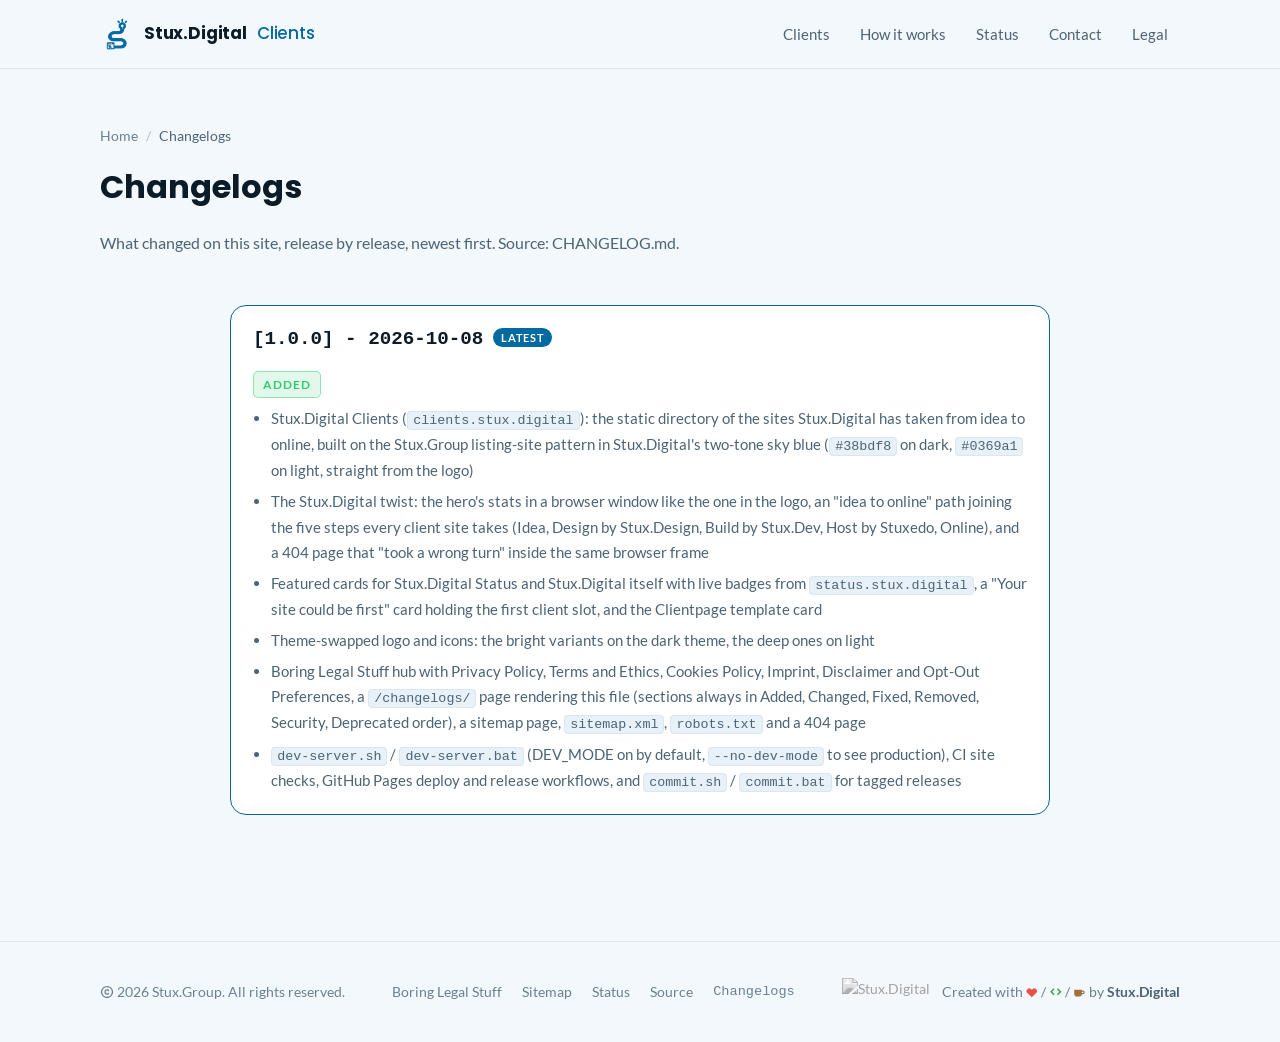
==== changelog/index.html @ 0ef201e1 "Release v1.0.0 See CHANGELOG.md for details." ====
<!doctype html>
<html lang="en">
<head>
<meta charset="utf-8">
<meta name="viewport" content="width=device-width, initial-scale=1">
<title>Changelogs — Stux.Digital Clients</title>
<link rel="canonical" href="https://clients.stux.digital/changelogs/">
<meta name="robots" content="noindex">
<!-- /changelog/ moved to /changelogs/; keep any #hash when redirecting. -->
<script>location.replace("/changelogs/" + location.hash);</script>
<meta http-equiv="refresh" content="0; url=/changelogs/">
<meta name="theme-color" content="#0b1218">
<style>html{color-scheme:dark}body{margin:0;background:#0b1218;color:#eef6fb;font:17px/1.6 system-ui,-apple-system,"Segoe UI",Roboto,sans-serif;display:grid;place-items:center;min-height:100vh;padding:16px;text-align:center}a{color:#38bdf8}</style>
</head>
<body>
<p>The changelog has moved to <a href="/changelogs/">/changelogs/</a>.</p>
</body>
</html>
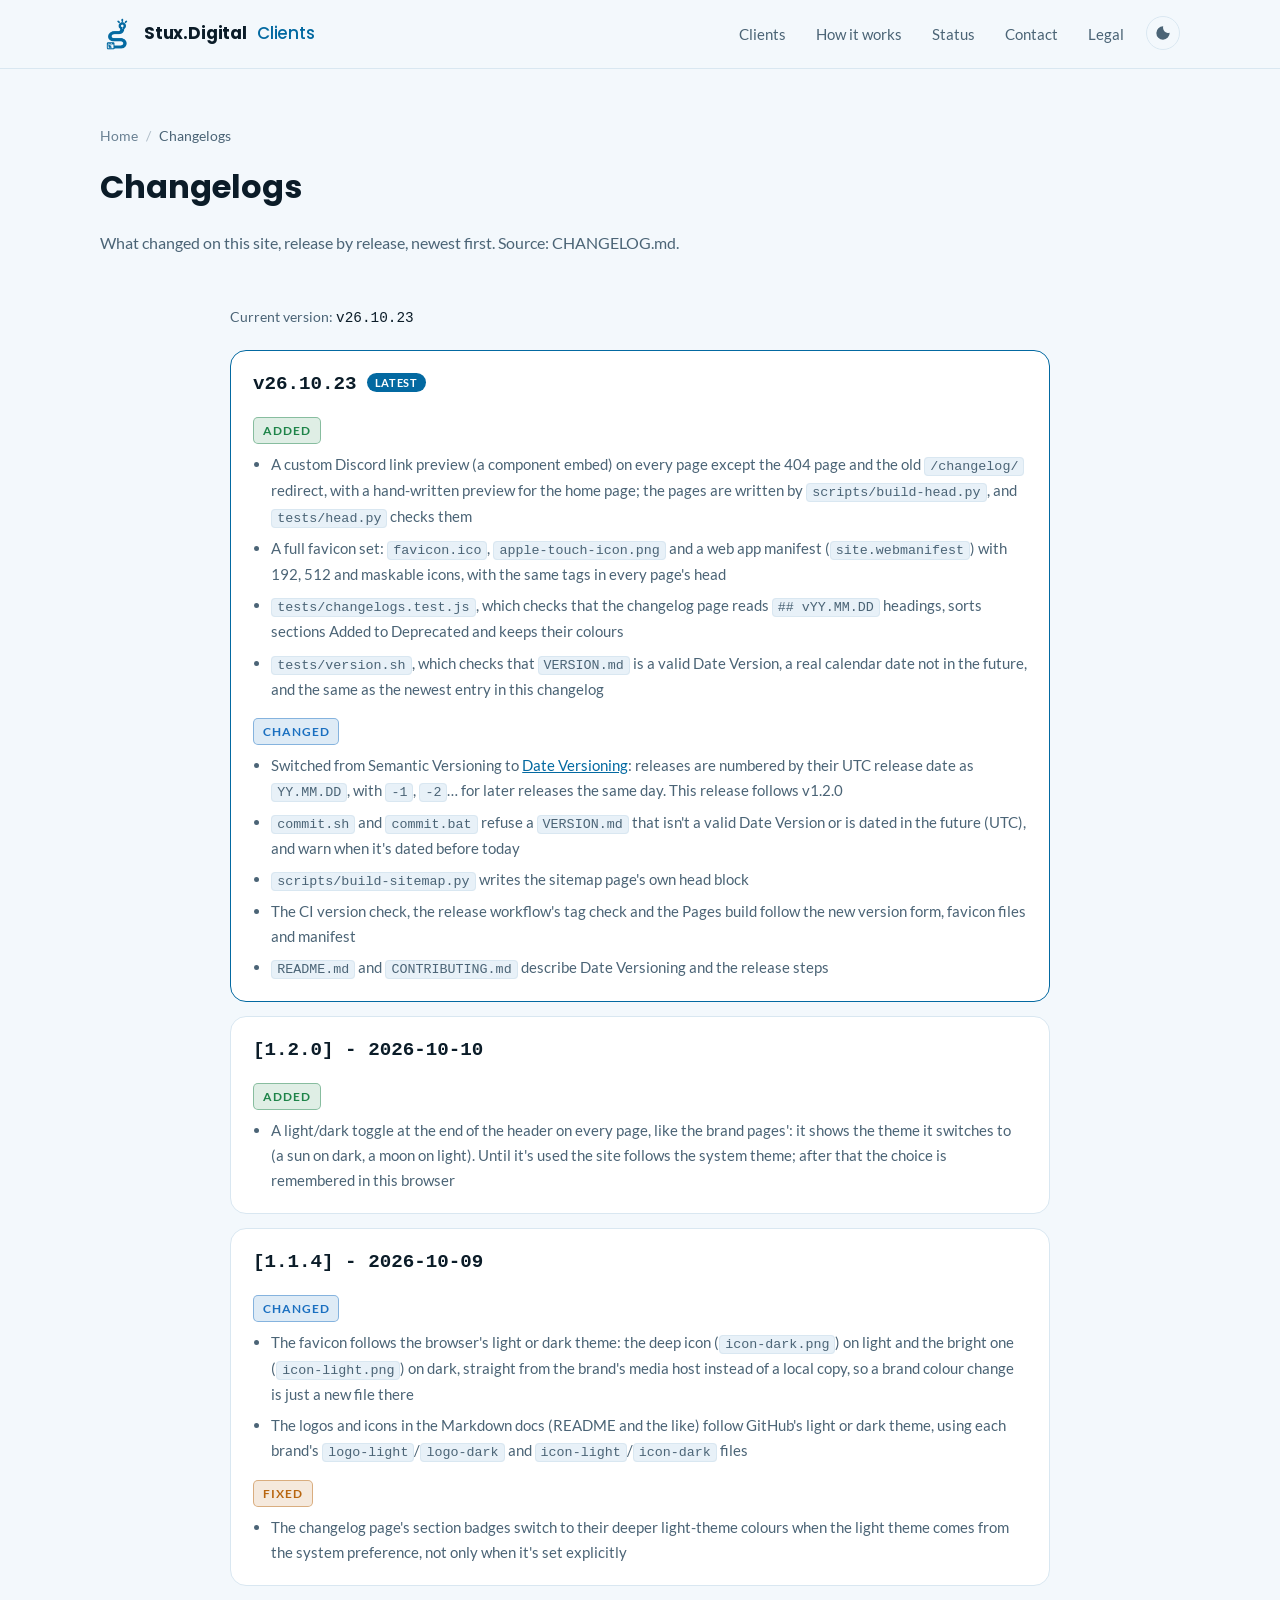
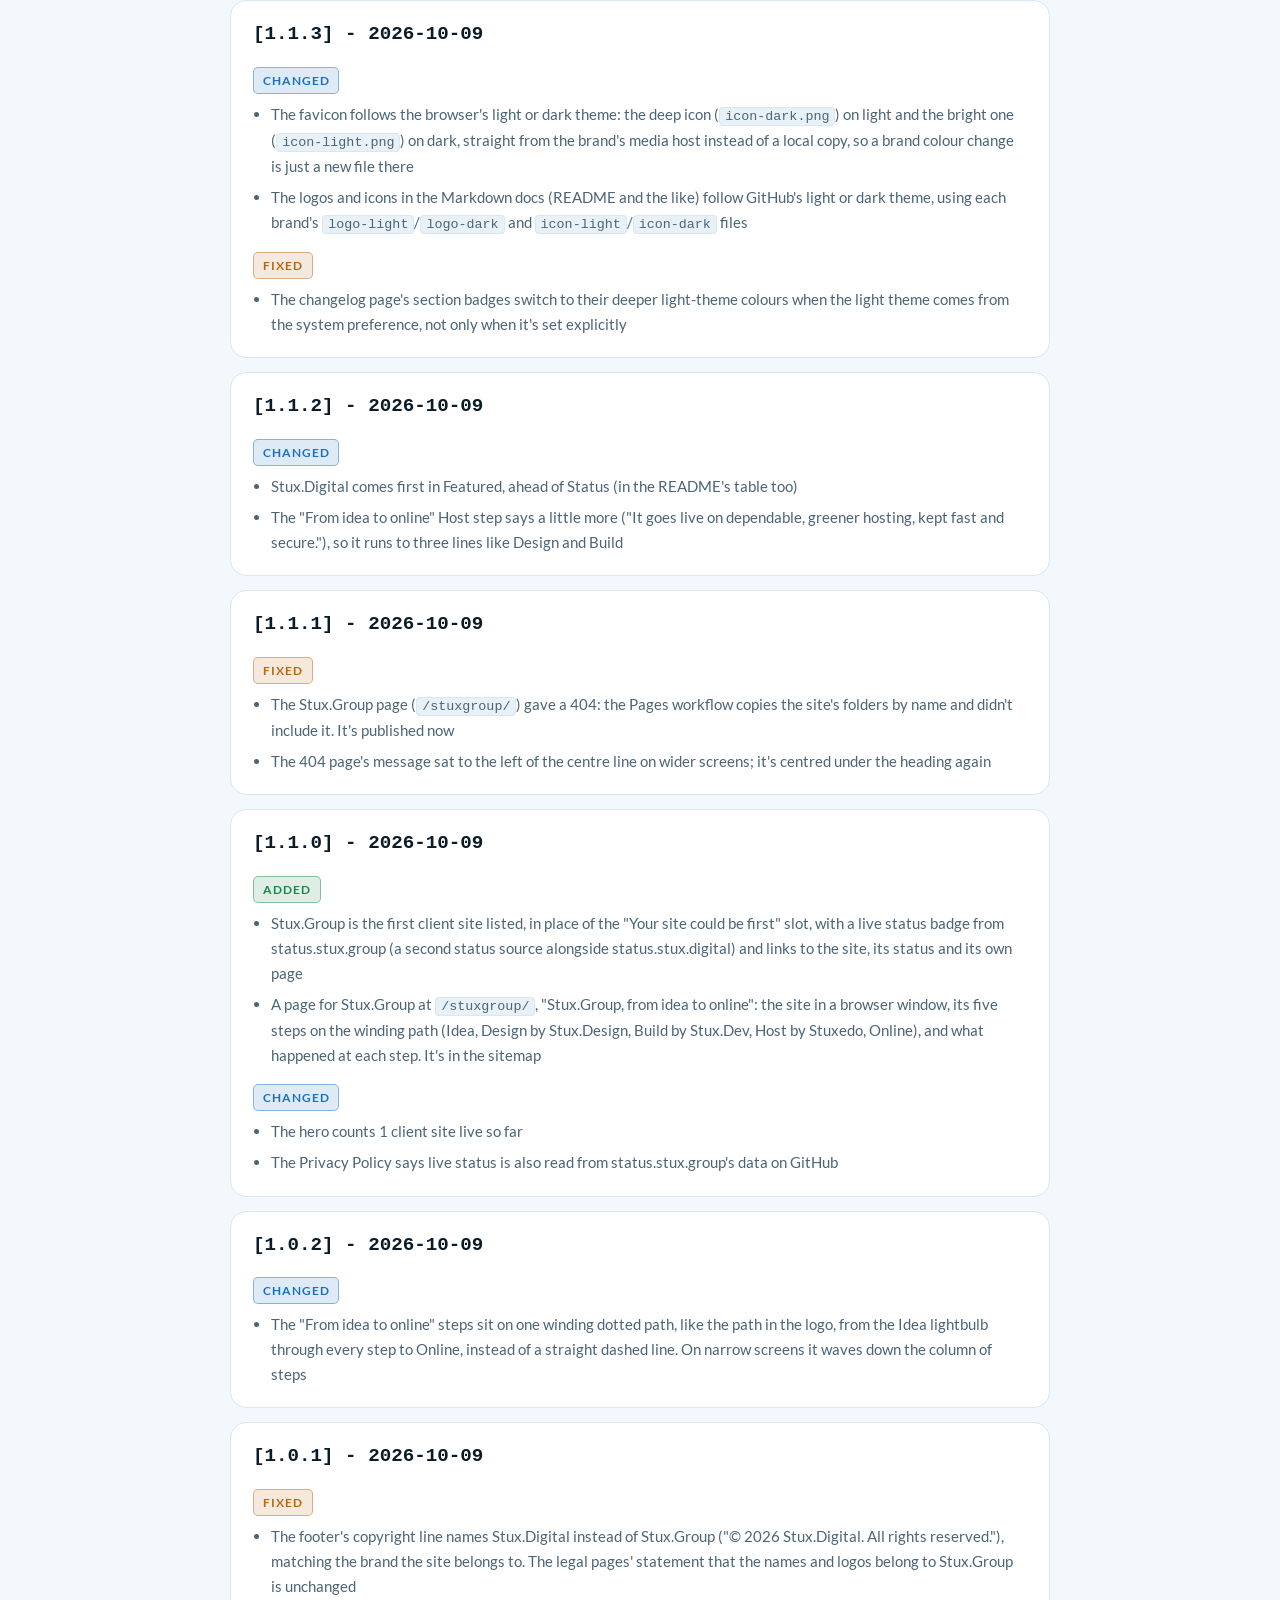
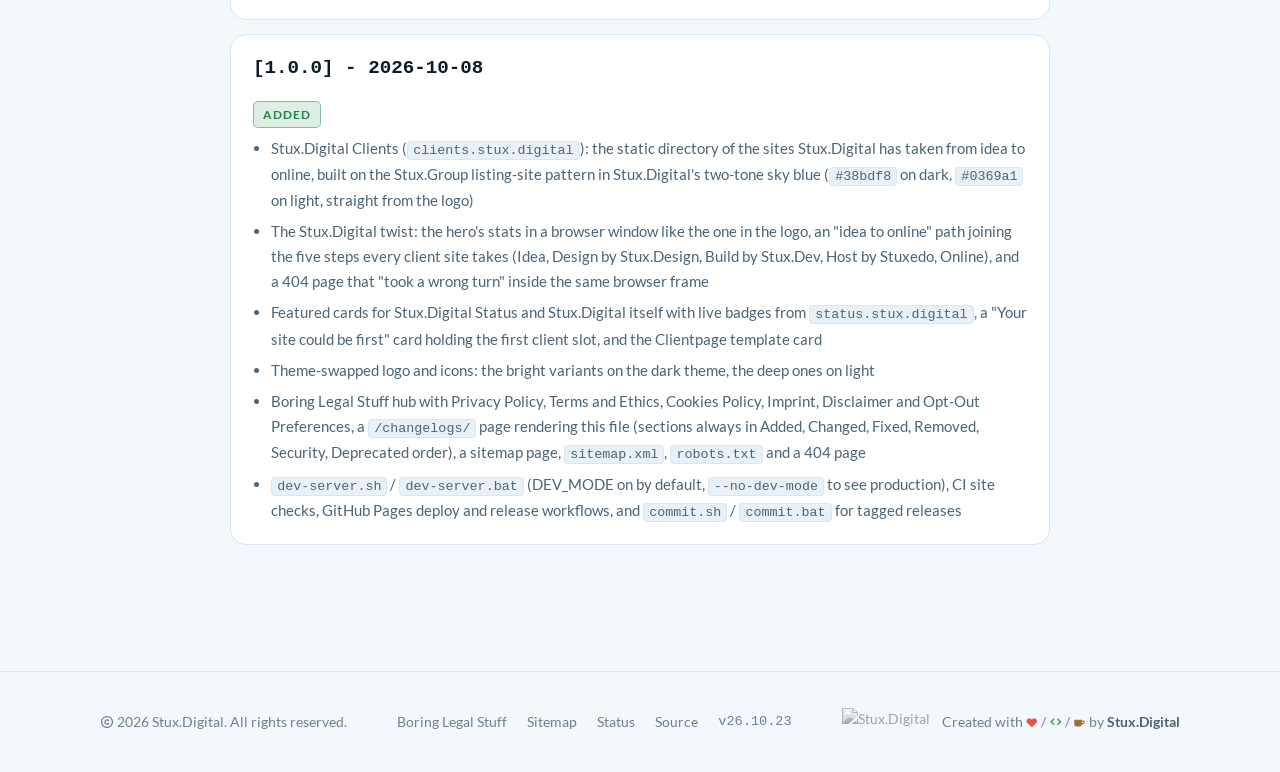
==== commit 16e09c9e: "Release v26.10.23 See CHANGELOG.md for details." ====
--- a/changelog/index.html
+++ b/changelog/index.html
@@ -9,6 +9,14 @@
 <!-- /changelog/ moved to /changelogs/; keep any #hash when redirecting. -->
 <script>location.replace("/changelogs/" + location.hash);</script>
 <meta http-equiv="refresh" content="0; url=/changelogs/">
+<!-- build-head:begin (scripts/build-head.py) -->
+<link rel="icon" href="/favicon.ico" sizes="48x48">
+<link rel="icon" type="image/png" sizes="512x512" href="/assets/img/icon-512.png">
+<link rel="apple-touch-icon" href="/apple-touch-icon.png">
+<link rel="manifest" href="/site.webmanifest">
+<link rel="icon" type="image/png" href="https://global.media.stux.digital/icon-dark.png" media="(prefers-color-scheme: light)">
+<link rel="icon" type="image/png" href="https://global.media.stux.digital/icon-light.png" media="(prefers-color-scheme: dark)">
+<!-- build-head:end -->
 <meta name="theme-color" content="#0b1218">
 <style>html{color-scheme:dark}body{margin:0;background:#0b1218;color:#eef6fb;font:17px/1.6 system-ui,-apple-system,"Segoe UI",Roboto,sans-serif;display:grid;place-items:center;min-height:100vh;padding:16px;text-align:center}a{color:#38bdf8}</style>
 </head>
